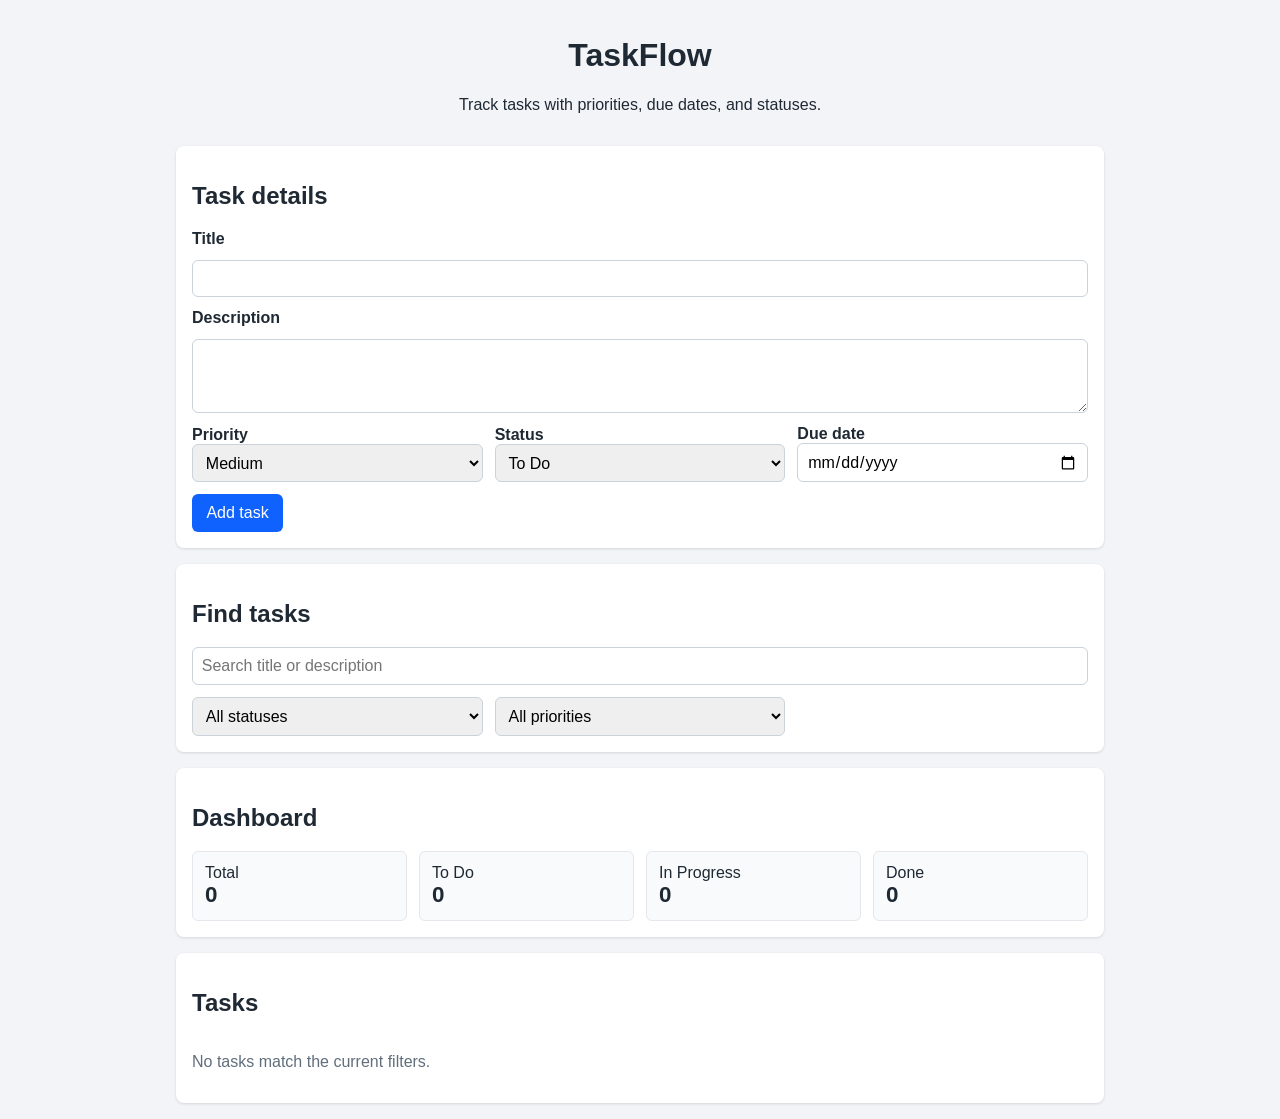
==== index.html @ 0146a2ce "feat: implement responsive TaskFlow app with local storage Co-authored-by: mhdihshas <180739793+mhdi" ====
<!DOCTYPE html>
<html lang="en">
  <head>
    <meta charset="UTF-8" />
    <meta name="viewport" content="width=device-width, initial-scale=1.0" />
    <title>TaskFlow</title>
    <link rel="stylesheet" href="styles.css" />
  </head>
  <body>
    <main class="app">
      <header class="app__header">
        <h1>TaskFlow</h1>
        <p>Track tasks with priorities, due dates, and statuses.</p>
      </header>

      <section class="panel" aria-label="Create or update task">
        <h2>Task details</h2>
        <form id="task-form" class="task-form">
          <input type="hidden" id="task-id" />

          <label for="task-title">Title</label>
          <input id="task-title" name="title" type="text" maxlength="120" required />

          <label for="task-description">Description</label>
          <textarea id="task-description" name="description" rows="3" maxlength="500"></textarea>

          <div class="task-form__grid">
            <div>
              <label for="task-priority">Priority</label>
              <select id="task-priority" name="priority" required>
                <option value="High">High</option>
                <option value="Medium" selected>Medium</option>
                <option value="Low">Low</option>
              </select>
            </div>
            <div>
              <label for="task-status">Status</label>
              <select id="task-status" name="status" required>
                <option value="To Do" selected>To Do</option>
                <option value="In Progress">In Progress</option>
                <option value="Done">Done</option>
              </select>
            </div>
            <div>
              <label for="task-due-date">Due date</label>
              <input id="task-due-date" name="dueDate" type="date" />
            </div>
          </div>

          <div class="actions">
            <button type="submit" id="submit-btn">Add task</button>
            <button type="button" id="cancel-btn" class="ghost" hidden>Cancel edit</button>
          </div>
        </form>
      </section>

      <section class="panel" aria-label="Search and filter tasks">
        <h2>Find tasks</h2>
        <div class="filters">
          <input id="search" type="search" placeholder="Search title or description" aria-label="Search tasks" />
          <select id="filter-status" aria-label="Filter by status">
            <option value="All">All statuses</option>
            <option value="To Do">To Do</option>
            <option value="In Progress">In Progress</option>
            <option value="Done">Done</option>
          </select>
          <select id="filter-priority" aria-label="Filter by priority">
            <option value="All">All priorities</option>
            <option value="High">High</option>
            <option value="Medium">Medium</option>
            <option value="Low">Low</option>
          </select>
        </div>
      </section>

      <section class="panel" aria-label="Task dashboard">
        <h2>Dashboard</h2>
        <div class="stats" id="stats"></div>
      </section>

      <section class="panel" aria-label="Task list">
        <h2>Tasks</h2>
        <ul id="task-list" class="task-list"></ul>
        <p id="empty-state" class="empty-state" hidden>No tasks match the current filters.</p>
      </section>
    </main>

    <script src="app.js"></script>
  </body>
</html>
---- styles.css ----
:root {
  color-scheme: light;
  font-family: Arial, sans-serif;
}

* {
  box-sizing: border-box;
}

body {
  margin: 0;
  background: #f2f4f8;
  color: #1f2933;
}

.app {
  max-width: 960px;
  margin: 0 auto;
  padding: 1rem;
  display: grid;
  gap: 1rem;
}

.app__header {
  text-align: center;
}

.panel {
  background: #fff;
  border-radius: 8px;
  padding: 1rem;
  box-shadow: 0 1px 3px rgba(0, 0, 0, 0.12);
}

.task-form,
.filters {
  display: grid;
  gap: 0.75rem;
}

.task-form label {
  font-weight: 600;
}

input,
textarea,
select,
button {
  font: inherit;
}

input,
textarea,
select {
  width: 100%;
  padding: 0.55rem;
  border: 1px solid #cbd2d9;
  border-radius: 6px;
}

.task-form__grid {
  display: grid;
  gap: 0.75rem;
}

.actions {
  display: flex;
  gap: 0.5rem;
}

button {
  border: 0;
  border-radius: 6px;
  padding: 0.6rem 0.9rem;
  background: #0f62fe;
  color: #fff;
  cursor: pointer;
}

button.ghost {
  background: #e4e7eb;
  color: #1f2933;
}

.stats {
  display: grid;
  grid-template-columns: repeat(auto-fit, minmax(130px, 1fr));
  gap: 0.75rem;
}

.stat-card {
  background: #f8fafc;
  border: 1px solid #e4e7eb;
  border-radius: 6px;
  padding: 0.75rem;
}

.stat-card strong {
  display: block;
  font-size: 1.4rem;
}

.task-list {
  list-style: none;
  padding: 0;
  margin: 0;
  display: grid;
  gap: 0.75rem;
}

.task {
  border: 1px solid #d9e2ec;
  border-left-width: 6px;
  border-radius: 6px;
  padding: 0.75rem;
  display: grid;
  gap: 0.5rem;
}

.task--high {
  border-left-color: #d64545;
}

.task--medium {
  border-left-color: #e67e22;
}

.task--low {
  border-left-color: #2d9d78;
}

.task__meta {
  display: flex;
  flex-wrap: wrap;
  gap: 0.35rem;
}

.badge {
  font-size: 0.8rem;
  padding: 0.2rem 0.5rem;
  border-radius: 999px;
  background: #d9e2ec;
}

.badge--done {
  background: #c6f7e2;
}

.task__actions {
  display: flex;
  gap: 0.5rem;
}

.task__actions button {
  background: #52606d;
}

.task__actions button.delete {
  background: #d64545;
}

.empty-state {
  margin-top: 1rem;
  color: #616e7c;
}

@media (min-width: 720px) {
  .task-form__grid,
  .filters {
    grid-template-columns: repeat(3, minmax(0, 1fr));
    align-items: end;
  }

  #search {
    grid-column: span 3;
  }
}
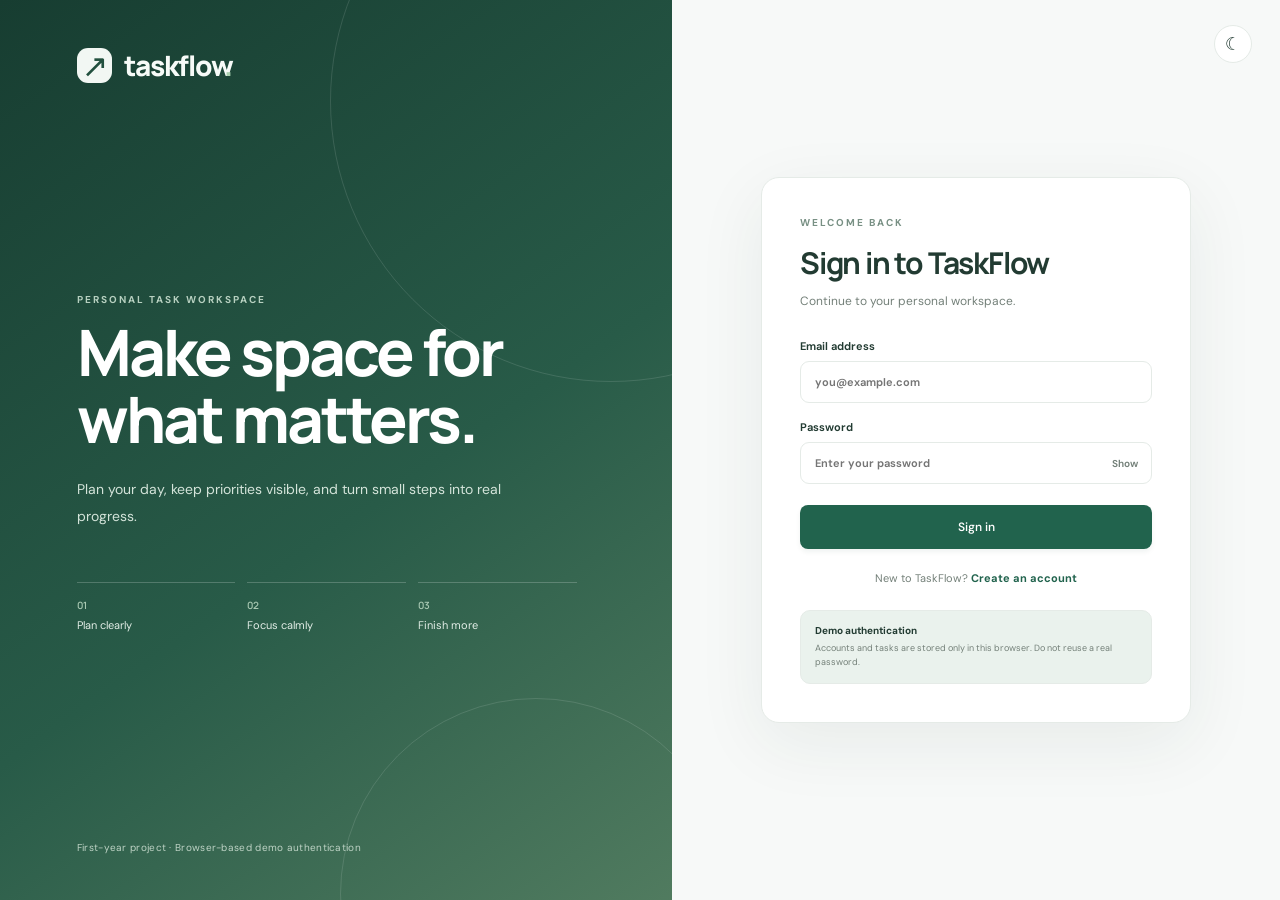
==== commit 6cc5af1a: "Initial project" ====
--- a/index.html
+++ b/index.html
@@ -1,90 +1,33 @@
-<!DOCTYPE html>
+<!doctype html>
 <html lang="en">
-  <head>
-    <meta charset="UTF-8" />
-    <meta name="viewport" content="width=device-width, initial-scale=1.0" />
-    <title>TaskFlow</title>
-    <link rel="stylesheet" href="styles.css" />
-  </head>
-  <body>
-    <main class="app">
-      <header class="app__header">
-        <h1>TaskFlow</h1>
-        <p>Track tasks with priorities, due dates, and statuses.</p>
-      </header>
-
-      <section class="panel" aria-label="Create or update task">
-        <h2>Task details</h2>
-        <form id="task-form" class="task-form">
-          <input type="hidden" id="task-id" />
-
-          <label for="task-title">Title</label>
-          <input id="task-title" name="title" type="text" maxlength="120" required />
-
-          <label for="task-description">Description</label>
-          <textarea id="task-description" name="description" rows="3" maxlength="500"></textarea>
-
-          <div class="task-form__grid">
-            <div>
-              <label for="task-priority">Priority</label>
-              <select id="task-priority" name="priority" required>
-                <option value="High">High</option>
-                <option value="Medium" selected>Medium</option>
-                <option value="Low">Low</option>
-              </select>
-            </div>
-            <div>
-              <label for="task-status">Status</label>
-              <select id="task-status" name="status" required>
-                <option value="To Do" selected>To Do</option>
-                <option value="In Progress">In Progress</option>
-                <option value="Done">Done</option>
-              </select>
-            </div>
-            <div>
-              <label for="task-due-date">Due date</label>
-              <input id="task-due-date" name="dueDate" type="date" />
-            </div>
-          </div>
-
-          <div class="actions">
-            <button type="submit" id="submit-btn">Add task</button>
-            <button type="button" id="cancel-btn" class="ghost" hidden>Cancel edit</button>
-          </div>
-        </form>
-      </section>
-
-      <section class="panel" aria-label="Search and filter tasks">
-        <h2>Find tasks</h2>
-        <div class="filters">
-          <input id="search" type="search" placeholder="Search title or description" aria-label="Search tasks" />
-          <select id="filter-status" aria-label="Filter by status">
-            <option value="All">All statuses</option>
-            <option value="To Do">To Do</option>
-            <option value="In Progress">In Progress</option>
-            <option value="Done">Done</option>
-          </select>
-          <select id="filter-priority" aria-label="Filter by priority">
-            <option value="All">All priorities</option>
-            <option value="High">High</option>
-            <option value="Medium">Medium</option>
-            <option value="Low">Low</option>
-          </select>
-        </div>
-      </section>
-
-      <section class="panel" aria-label="Task dashboard">
-        <h2>Dashboard</h2>
-        <div class="stats" id="stats"></div>
-      </section>
-
-      <section class="panel" aria-label="Task list">
-        <h2>Tasks</h2>
-        <ul id="task-list" class="task-list"></ul>
-        <p id="empty-state" class="empty-state" hidden>No tasks match the current filters.</p>
-      </section>
-    </main>
-
-    <script src="app.js"></script>
-  </body>
-</html>
+<head>
+<meta charset="UTF-8"><meta name="viewport" content="width=device-width,initial-scale=1"><meta name="theme-color" content="#184d3e">
+<meta name="description" content="Sign in to TaskFlow — a calmer space to plan, focus, and finish.">
+<title>Sign in — TaskFlow</title>
+<script>try{const t=localStorage.getItem('tf_theme');if(t==='dark'||(!t&&matchMedia('(prefers-color-scheme: dark)').matches))document.documentElement.classList.add('dark')}catch{}</script>
+<link rel="stylesheet" href="style.css"><script src="auth.js" defer></script>
+</head>
+<body class="auth-page">
+<main class="auth-layout">
+  <section class="auth-story" aria-label="TaskFlow introduction">
+    <a class="auth-brand" href="index.html"><span class="brand-mark">↗</span><span>taskflow<span class="brand-dot">.</span></span></a>
+    <div class="auth-copy"><span class="auth-kicker">PERSONAL TASK WORKSPACE</span><h1>Make space for<br>what matters.</h1><p>Plan your day, keep priorities visible, and turn small steps into real progress.</p>
+      <div class="auth-feature-grid"><div><strong>01</strong><span>Plan clearly</span></div><div><strong>02</strong><span>Focus calmly</span></div><div><strong>03</strong><span>Finish more</span></div></div>
+    </div>
+    <p class="auth-footnote">First-year project · Browser-based demo authentication</p>
+  </section>
+  <section class="auth-panel">
+    <button class="auth-theme" id="authTheme" type="button" aria-label="Switch appearance">☾</button>
+    <div class="auth-card"><span class="auth-kicker">WELCOME BACK</span><h2>Sign in to TaskFlow</h2><p class="auth-subtitle">Continue to your personal workspace.</p>
+      <div id="authMessage" class="auth-message" role="alert" hidden></div>
+      <form id="loginForm" class="auth-form" novalidate>
+        <label>Email address<input id="email" type="email" autocomplete="email" placeholder="you@example.com" required></label>
+        <label>Password<div class="password-field"><input id="password" type="password" autocomplete="current-password" placeholder="Enter your password" required><button type="button" data-password-toggle data-target="password" aria-pressed="false">Show</button></div></label>
+        <button class="button primary auth-submit" type="submit">Sign in</button>
+      </form>
+      <p class="auth-switch">New to TaskFlow? <a href="register.html">Create an account</a></p>
+      <div class="auth-demo-note"><strong>Demo authentication</strong><span>Accounts and tasks are stored only in this browser. Do not reuse a real password.</span></div>
+    </div>
+  </section>
+</main>
+</body></html>
--- a/style.css
+++ b/style.css
@@ -0,0 +1,52 @@
+@import url('https://fonts.googleapis.com/css2?family=DM+Sans:wght@400;450;500;550;600;650;700&family=Manrope:wght@400;500;600;650;700;750;800&display=swap');
+:root{--bg:#f7f9f8;--surface:#fff;--text:#223b32;--muted:#748079;--line:#e5ebe7;--accent:#21634d;--soft:#eaf2ed;--shadow:0 6px 24px #233e3005;--banner:#eaf2e9;--input:#fff;--danger:#b34e3e;color-scheme:light}
+*{box-sizing:border-box}body{margin:0;font:14px 'DM Sans',system-ui,sans-serif;background:var(--bg);color:var(--text)}button,input,select,textarea{font:inherit}button,a,input,select,textarea{-webkit-tap-highlight-color:transparent}button{cursor:pointer}button{color:inherit}button:disabled{opacity:.4;cursor:not-allowed}button,a,input,select,textarea{outline-offset:4px}button:focus-visible,a:focus-visible{outline:2px solid var(--accent)}button{transition:background .2s,transform .2s,box-shadow .2s}button:active:not(:disabled){transform:scale(.97)}a{color:inherit;text-decoration:none}svg{width:18px;height:18px;display:block;flex-shrink:0}h1,h2,h3,.brand{font-family:Manrope,system-ui,sans-serif}button svg{pointer-events:none}.sidebar{position:fixed;width:238px;inset:0 auto 0 0;padding:35px 20px 18px;background:var(--surface);border-right:1px solid var(--line);display:flex;flex-direction:column;z-index:5}.brand{font-size:29px;font-weight:800;letter-spacing:-1.3px;display:flex;align-items:center;padding:0 10px;gap:10px}.brand-mark{display:grid;place-items:center;width:35px;height:35px;border-radius:11px;background:#24644c;color:#fff;font-size:32px;font-weight:500;line-height:1}.brand-dot{color:#64a782;margin-left:-9px}.workspace{display:flex;align-items:center;gap:10px;margin:34px 0 31px;padding:12px 8px;border:1px solid var(--line);border-radius:9px;font-size:11px;font-weight:600;white-space:nowrap}.workspace small,.profile small{display:block;font-size:10px;color:var(--muted);margin-top:4px;font-weight:400}.workspace-icon{display:grid;place-items:center;background:#efeae1;width:30px;height:30px;border-radius:7px;color:#776b4e}.nav-label{font-size:10px;letter-spacing:1.6px;color:var(--muted);margin:0 12px 13px}.nav-item{display:flex;width:100%;border:0;background:none;text-align:left;align-items:center;gap:12px;padding:13px 13px;margin:3px 0;border-radius:8px;color:var(--muted);font-size:12px;font-weight:550}.nav-item.active{background:var(--soft);color:var(--accent)}.nav-item:hover{background:var(--soft)}.nav-count{margin-left:auto;background:var(--surface);min-width:22px;border-radius:5px;text-align:center;font-size:10px;padding:3px}.sidebar-bottom{margin-top:auto;padding-top:38px}.little-note{padding:18px;background:#f4f6ef;border:1px solid #e8ecdf;border-radius:10px;margin:0 5px 21px}.note-spark{font-size:32px;color:#557659}.little-note h3{font-size:17px;line-height:1.5;margin:9px 0}.little-note p{font-size:11px;color:#7b8777;line-height:1.8;margin:0}.profile{display:flex;align-items:center;gap:10px;border-top:1px solid var(--line);padding:20px 5px 0;margin-top:18px;font-size:12px}.avatar,.top-avatar{display:grid;place-items:center;border-radius:50%;width:34px;height:34px;background:#ece4d6;color:#72664f;font-size:10px;font-weight:700}.online-dot{display:inline-block;width:6px;height:6px;background:#68a184;border-radius:50%}.profile>.online-dot{margin-left:auto}.shell{margin-left:238px}.topbar{height:78px;background:var(--surface);border-bottom:1px solid var(--line);padding:0 42px;display:flex;align-items:center;justify-content:space-between}.breadcrumb{font-size:12px;color:var(--muted)}.breadcrumb span{margin:0 12px;color:#bdc6c0}.breadcrumb strong{color:var(--text);font-weight:500}.topbar-right{display:flex;align-items:center;gap:23px}.saved{display:flex;align-items:center;gap:7px;font-size:10px;color:var(--muted)}.saved i{width:5px;height:5px;background:#72a48b;border-radius:50%}main{max-width:1500px;margin:auto;padding:38px 42px 20px}.page-heading{display:flex;align-items:center;justify-content:space-between;gap:20px;margin-bottom:28px}.eyebrow{font-size:10px;font-weight:650;letter-spacing:1.8px;color:var(--muted)}h1{font-size:32px;letter-spacing:-1.2px;font-weight:750;margin:9px 0 8px}.page-heading p{font-size:12px;color:var(--muted);margin:0;line-height:1.7}.button{border:1px solid transparent;border-radius:8px;padding:11px 16px;font-size:12px;font-weight:550;display:inline-flex;align-items:center;justify-content:center;gap:9px;white-space:nowrap}.primary{background:var(--accent);color:white;box-shadow:0 3px 5px #15392e10}.primary:hover{background:#2e7b5f;box-shadow:0 5px 16px #21634d25;transform:translateY(-2px)}kbd{font:10px 'DM Sans',sans-serif;border:1px solid var(--line);padding:2px 5px;border-radius:4px;color:var(--muted)}.primary kbd{color:#d9ede3;border-color:#ffffff36;margin-left:8px}.overview{display:grid;grid-template-columns:repeat(4,1fr);gap:17px;margin-bottom:24px}.stat{background:var(--surface);border:1px solid var(--line);border-radius:11px;padding:18px 21px;position:relative;box-shadow:var(--shadow);animation:rise .55s both}.stat:nth-child(2){animation-delay:.06s}.stat:nth-child(3){animation-delay:.12s}.stat:nth-child(4){animation-delay:.18s}.stat-label{display:block;font-size:11px;color:var(--muted);margin:1px 0 10px}.stat strong{font-family:Manrope,sans-serif;font-size:29px;display:block;line-height:1.3;font-weight:750;letter-spacing:-1px}.stat small{display:block;font-size:10px;color:var(--muted);margin-top:8px}.stat-icon{position:absolute;right:18px;top:18px;padding:8px;border-radius:9px}.green{color:#538267;background:#edf4ee}.blue{color:#7493ad;background:#edf3f9}.orange{color:#bd8a65;background:#faf1e8}.stat-icon svg{width:16px;height:16px}.focus-banner{position:relative;display:flex;align-items:center;background:var(--banner);border:1px solid #dfe9dc;border-radius:12px;padding:26px 30px;overflow:hidden;margin-bottom:32px;min-height:213px;animation:rise .65s .15s both}.focus-copy{z-index:1;min-width:280px}.focus-copy .eyebrow{font-size:9px;color:#71866c}.focus-copy h2{font-size:25px;line-height:1.38;letter-spacing:-.7px;font-weight:650;margin:9px 0}.focus-copy p{font-size:10px;color:#7b8e79;margin:8px 0 14px}.text-button{border:0;background:none;padding:0;font-size:11px;font-weight:650;display:flex;gap:18px}.text-button:hover{gap:25px}.banner-art{position:absolute;left:40%;top:0;width:32%;height:100%;pointer-events:none}.orbit{position:absolute;border:1px solid #cbdcc98c;border-radius:50%;width:195px;height:195px;top:15px;left:15px}.orbit-two{width:265px;height:265px;top:-20px;left:-20px}.art-star{position:absolute;font-size:110px;line-height:1;color:#b8ccad;top:4px;right:17px;transform:rotate(15deg)}.floating-note{position:absolute;top:93px;left:0;background:#ffffffeb;border:1px solid #e7ece2;box-shadow:0 12px 24px #4056370e;width:232px;border-radius:10px;padding:17px;display:flex;align-items:center;gap:11px;transform:rotate(-7deg);animation:float 6s ease-in-out infinite;font-size:12px;font-weight:650;color:#405b46}.floating-note small{font-size:9px;font-weight:400;color:#899184;display:block;margin-top:5px}.note-check{display:grid;place-items:center;width:30px;height:30px;border-radius:50%;background:#edf4e6;color:#6c9564}.mini-bars{display:flex;gap:3px;align-items:flex-end;margin-left:auto;height:22px}.mini-bars i{width:4px;height:11px;background:#b6cbaa;border-radius:2px}.mini-bars i:nth-child(2){height:16px}.mini-bars i:nth-child(3){height:13px}.mini-bars i:nth-child(4){height:22px}.art-dot{position:absolute;width:10px;height:10px;background:#a6bc9b;border-radius:50%;bottom:25px;left:5px}.progress-summary{margin-left:auto;width:210px;z-index:1;text-align:center}.progress-ring{--progress:0%;width:86px;height:86px;border-radius:50%;background:conic-gradient(#608758 var(--progress),#d9e4d4 0);display:grid;place-items:center;margin:0 auto 13px;position:relative;transition:--progress .6s}.progress-ring:before{content:'';position:absolute;inset:6px;border-radius:50%;background:var(--banner)}.progress-ring span{position:relative;font:650 22px Manrope,sans-serif;color:#45623f}.progress-summary strong{font-size:11px;color:#4d6846}.progress-summary p{font-size:10px;color:#7b8e79;margin:6px 0 0}.section-heading{display:flex;justify-content:space-between;align-items:center;margin-bottom:19px}.heading-inline{display:flex;gap:10px;align-items:center}.heading-inline h2{font-size:18px;margin:0;font-weight:700;letter-spacing:-.5px}.count-pill{font-size:10px;padding:4px 7px;border-radius:5px;background:#e9eeea;color:#79887d}.view-switch{display:flex;background:#edf0ed;border-radius:7px;padding:3px;gap:2px}.view-switch button{display:flex;align-items:center;gap:7px;background:none;border:0;border-radius:5px;padding:7px 12px;font-size:10px;color:var(--muted)}.view-switch svg{width:14px;height:14px}.view-switch .selected{background:var(--surface);box-shadow:0 1px 4px #0000000c;color:var(--text)}.toolbar{display:flex;gap:12px;justify-content:space-between;margin-bottom:23px}.search{width:300px;display:flex;align-items:center;gap:9px;background:var(--surface);border:1px solid var(--line);border-radius:7px;padding:0 12px;color:#8e9a93}.search svg{width:15px}.search input{width:100%;min-width:0;border:0;background:none;color:var(--text);padding:11px 0;outline:0;font-size:11px}.search:focus-within{outline:2px solid #8cad9a}.search kbd{font-size:10px}.filters{display:flex;gap:9px;align-items:center}.filters select{background:var(--surface);border:1px solid var(--line);border-radius:7px;padding:10px;color:var(--muted);font-size:10px;max-width:160px}.icon-button{border:1px solid var(--line);background:var(--surface);padding:9px;border-radius:7px;color:var(--muted)}.icon-button svg{width:16px;height:16px}.icon-button:hover{color:var(--accent);background:var(--soft)}.danger:hover{color:var(--danger);background:#fbefeb}.board{display:grid;grid-template-columns:repeat(3,minmax(0,1fr));gap:18px}.column{min-width:0;background:#eef2ef99;border-radius:10px;padding:12px;align-self:start}.column-header{display:flex;align-items:center;gap:8px;padding:1px 0 12px;font-size:11px;font-weight:600}.status-dot{width:7px;height:7px;border-radius:50%;background:#9ca9a0}.InProgress .status-dot{background:#cda366}.Done .status-dot{background:#6fa281}.column-count{font-size:10px;color:#8b998e;margin-left:2px}.column-add{background:none;border:0;margin-left:auto;color:#8b998e;padding:3px}.column-add svg{width:15px;height:15px}.cards{display:flex;flex-direction:column;gap:11px}.task-card{background:var(--surface);border:1px solid var(--line);border-radius:9px;padding:16px;box-shadow:0 2px 3px #24372a03;animation:rise .36s both;transition:box-shadow .2s,transform .2s,border-color .2s;position:relative;min-width:0}.task-card:hover{transform:translateY(-3px);box-shadow:0 7px 16px #233e300a;border-color:#c3d7c9}.task-top{display:flex;align-items:center;justify-content:space-between}.priority{font-size:9px;padding:4px 7px;border-radius:4px;font-weight:550;display:inline-flex;gap:5px;align-items:center}.priority:before{content:'';width:4px;height:4px;border-radius:50%;background:currentColor}.priority.High{color:#b1705e;background:#fbefea}.priority.Medium{color:#a38948;background:#f8f3e5}.priority.Low{color:#728f71;background:#edf4eb}.card-actions{display:flex;gap:2px}.card-actions button{background:none;border:0;color:#a1aba4;border-radius:4px;padding:4px}.card-actions button:hover{background:var(--soft);color:var(--accent)}.card-actions button:last-child:hover{color:var(--danger)}.card-actions svg{width:13px;height:13px}.task-card h3{font-size:12px;line-height:1.6;font-weight:750;margin:13px 0 6px;overflow-wrap:anywhere}.task-card p{font-size:10px;color:var(--muted);line-height:1.8;margin:0 0 16px;white-space:pre-wrap;overflow-wrap:anywhere}.card-footer{border-top:1px solid var(--line);padding-top:12px;display:flex;align-items:center;justify-content:space-between;gap:8px}.due{display:flex;gap:5px;align-items:center;font-size:9px;color:var(--muted)}.due svg{width:12px;height:12px}.due.overdue{color:#b86551}.complete-button{border:1px solid #d9e3dc;border-radius:50%;width:21px;height:21px;display:grid;place-items:center;color:transparent;background:var(--surface);padding:3px}.complete-button:hover{color:#86a58d;background:var(--soft)}.complete-button svg{width:13px;height:13px}.Done .complete-button{color:white;background:#82a68c;border-color:#82a68c}.Done .task-card h3{text-decoration:line-through;text-decoration-color:#9db4a3;color:var(--muted)}.add-in-column{border:1px dashed #d4ded6;background:none;border-radius:7px;width:100%;padding:11px;font-size:10px;color:#89998b;display:flex;align-items:center;justify-content:center;gap:7px;margin-top:11px}.add-in-column svg{width:12px;height:12px}.add-in-column:hover{background:var(--surface);color:var(--accent)}.empty-column{text-align:center;padding:35px 14px;font-size:11px;color:var(--muted);line-height:1.8}.empty-column span{display:block;font-size:25px;color:#aabdae;margin-bottom:8px}.workspace-footer{margin-top:20px;display:flex;justify-content:space-between;gap:10px;font-size:10px;color:#8a968d}.workspace-footer .online-dot{margin-right:6px}.workspace-footer button{font-size:10px;background:none;border:0;color:var(--accent)}.workspace-footer button:hover{text-decoration:underline}.page-footer{max-width:1500px;margin:10px auto 0;padding:20px 42px 25px;display:flex;justify-content:space-between;font-size:9px;color:#9ba69e}.list-view{display:flex;flex-direction:column}.list-view .column{background:none;padding:0}.list-view .cards{gap:8px}.list-view .task-card{display:grid;grid-template-columns:125px 1fr 170px;align-items:center;gap:15px;padding:14px 18px}.list-view .task-top{flex-wrap:wrap;gap:8px}.list-view .task-card h3{margin:0}.list-view .task-card p{grid-column:2;grid-row:2;margin:0}.list-view .card-footer{grid-column:3;grid-row:1 / 3;border:0;padding:0}.list-view .add-in-column{margin-bottom:15px}.list-view .column-header{padding:14px 3px}.list-view .empty-column{padding:10px}.list-view .empty-column span{display:none}dialog{border:1px solid var(--line);border-radius:16px;padding:0;background:var(--surface);color:var(--text);width:520px;max-width:calc(100% - 32px);box-shadow:0 30px 90px #152a3340;max-height:90dvh;overflow-y:auto}dialog::backdrop{background:#142b2666;backdrop-filter:blur(5px)}dialog[open]{animation:modal-in .25s ease-out}#taskForm{padding:28px}.dialog-heading{display:flex;align-items:center;justify-content:space-between;margin-bottom:23px}.dialog-heading h2{font-size:23px;letter-spacing:-.7px;margin:9px 0 0}.dialog-heading .eyebrow{font-size:8px}.field{display:block;font-size:11px;font-weight:550;margin-top:18px}.required{color:#a65d4d}.field input,.field select,.field textarea{display:block;width:100%;margin-top:8px;padding:12px;border:1px solid var(--line);border-radius:7px;background:var(--input);color:var(--text);font-size:12px}.field textarea{resize:vertical;min-height:85px}.field input:focus,.field textarea:focus,.field select:focus{outline:2px solid #abcbb7;outline-offset:1px}.form-grid{display:grid;grid-template-columns:1fr 1fr;gap:16px}.dialog-footer{display:flex;justify-content:flex-end;align-items:center;gap:8px;border-top:1px solid var(--line);margin-top:26px;padding-top:20px}.dialog-footer>span{margin-right:auto;color:var(--muted);font-size:10px}.secondary{background:var(--surface);border-color:var(--line)}.secondary:hover{background:var(--soft)}.destructive{background:#b34e3e;color:white}.confirm-body{padding:30px}.confirm-body .stat-icon{position:static;display:inline-flex}.confirm-body h2{font-size:23px}.confirm-body p{line-height:1.8;color:var(--muted);font-size:13px}.confirm-actions{display:flex;gap:10px;justify-content:flex-end;margin-top:23px}.toast{position:fixed;bottom:25px;left:calc(50% + 119px);transform:translate(-50%,20px);padding:14px 19px;border-radius:10px;background:#234c3b;color:white;box-shadow:0 8px 30px #0002;display:flex;align-items:center;gap:25px;z-index:30;opacity:0;pointer-events:none;transition:transform .25s,opacity .25s;font-size:12px;max-width:90vw}.toast.visible{opacity:1;transform:translate(-50%,0);pointer-events:auto}.toast button{border:0;background:none;color:#c7e8d5;font-weight:650;text-decoration:underline}.skip{position:fixed;top:-100px;left:10px;z-index:50;background:var(--surface);padding:10px}.skip:focus{top:10px}.confetti{position:fixed;width:7px;height:10px;top:45%;left:50%;z-index:40;pointer-events:none;animation:confetti .85s ease-out forwards;background:var(--color)}.spotlight{animation:highlight 1.6s ease-out}.storage-error{color:#b86551!important}html.dark{--bg:#17231e;--surface:#1f2d25;--text:#e2ebe5;--muted:#a0afa4;--line:#34463a;--accent:#4d9a73;--soft:#2c4535;--banner:#293f2d;--input:#19261f;color-scheme:dark}.dark .little-note{background:#293c2c;border-color:#3c5040}.dark .little-note p{color:#a2b19b}.dark .focus-banner{border-color:#3e5340}.dark .focus-copy h2{color:#e0eadc}.dark .focus-copy p,.dark .focus-copy .eyebrow,.dark .progress-summary p{color:#a9baa2}.dark .progress-summary strong,.dark .progress-ring span{color:#c4d5bc}.dark .column{background:#203027}.dark .view-switch{background:#293a2d}.dark .count-pill{background:#344b3a;color:#c2d1c4}.dark .stat-icon{opacity:.8}.dark .priority{filter:brightness(.85)}
+@keyframes rise{from{opacity:0;transform:translateY(12px)}to{opacity:1;transform:translateY(0)}}@keyframes float{0%,100%{transform:translateY(0) rotate(-7deg)}50%{transform:translateY(-8px) rotate(-5deg)}}@keyframes modal-in{from{opacity:0;transform:translateY(15px) scale(.97)}to{opacity:1;transform:none}}@keyframes confetti{to{transform:translate(var(--x),var(--y)) rotate(var(--r));opacity:0}}@keyframes highlight{0%,40%{box-shadow:0 0 0 4px #81b28c88}100%{box-shadow:none}}
+@media(min-width:1600px){main{padding-top:48px}.focus-banner{min-height:245px}.task-card{padding:20px}.task-card h3{font-size:14px}.task-card p{font-size:12px}.stat{padding:23px}}
+@media(max-width:1150px){.sidebar{width:205px;padding:30px 14px 18px}.shell{margin-left:205px}main{padding:30px 26px 20px}.topbar{padding:0 26px}.stat{padding:17px 14px}.stat-icon{right:12px}.stat small{font-size:9px}.banner-art{left:42%;transform:scale(.85)}.progress-summary{width:150px}.focus-copy{min-width:240px}.board{gap:12px}.column{padding:9px}.task-card{padding:12px}.toast{left:calc(50% + 102px)}}
+@media(max-width:960px){.sidebar{width:180px;padding:25px 10px 15px}.shell{margin-left:180px}.brand{font-size:25px}.workspace{font-size:10px}.workspace small{display:none}.workspace-icon{width:25px}.little-note{padding:13px}.overview{gap:10px}.stat-icon{display:none}.banner-art{display:none}.focus-copy h2{font-size:24px}h1{font-size:28px}.page-heading p{max-width:330px}.toolbar{flex-wrap:wrap}.search{flex:1;min-width:200px}.filters{flex:1}.filters select{flex:1;max-width:none}.board{grid-template-columns:1fr}.cards{display:grid;grid-template-columns:repeat(2,minmax(0,1fr))}.empty-column{grid-column:1/-1;padding:14px}.empty-column span{display:none}.toast{left:calc(50% + 90px)}.page-footer{padding-inline:26px}}
+@media(max-width:650px){.sidebar{position:static;width:auto;padding:18px 18px 0;border:0;background:var(--surface)}.brand{font-size:25px;padding:0}.brand-mark{width:30px;height:30px;font-size:28px}.workspace,.nav-label,.sidebar-bottom{display:none}.sidebar nav{display:flex;gap:3px;overflow-x:auto;margin-top:18px;padding-bottom:9px}.nav-item{font-size:10px;padding:9px;white-space:nowrap;gap:6px;width:auto;flex:1;justify-content:center}.nav-item svg{width:14px;height:14px}.nav-count{display:none}.shell{margin:0}.topbar{height:46px;padding:0 20px}.breadcrumb{font-size:10px}.top-avatar{display:none}.saved{font-size:9px}.topbar-right{gap:0}main{padding:25px 18px 15px}.page-heading{align-items:flex-start;gap:12px;margin-bottom:22px}.page-heading .eyebrow{font-size:8px;letter-spacing:1px}h1{font-size:24px;line-height:1.35;letter-spacing:-.9px;max-width:210px}.page-heading p{font-size:10px;max-width:235px}.page-heading .button{font-size:10px;padding:10px;margin-top:23px}.primary kbd{display:none}.page-heading .button svg{width:14px;height:14px}.overview{grid-template-columns:repeat(2,1fr);gap:10px;margin-bottom:18px}.stat{padding:15px}.stat-icon{display:block;top:12px;right:12px;padding:6px}.stat strong{font-size:26px}.stat-label{font-size:10px;margin-bottom:8px}.stat small{font-size:9px}.focus-banner{padding:23px 19px;min-height:190px;margin-bottom:25px}.focus-copy{min-width:0;max-width:65%}.focus-copy h2{font-size:20px}.focus-copy p{font-size:9px;max-width:195px}.focus-copy .eyebrow{font-size:7px;letter-spacing:1px}.text-button{font-size:10px;gap:9px}.progress-summary{width:100px}.progress-ring{width:66px;height:66px}.progress-ring span{font-size:18px}.progress-summary strong{font-size:9px;display:block;line-height:1.6}.progress-summary p{font-size:8px;line-height:1.5}.heading-inline h2{font-size:17px}.view-switch button{padding:7px 9px}.toolbar{gap:10px;margin-bottom:17px}.search{flex-basis:100%}.filters{width:100%}.filters select{padding:10px 8px}.board{gap:16px}.cards{display:flex}.column{padding:12px}.task-card{padding:17px}.task-card h3{font-size:13px}.task-card p{font-size:11px}.column-header{font-size:12px}.due,.priority{font-size:10px}.card-actions svg{width:15px;height:15px}.card-actions button{padding:6px}.complete-button{width:27px;height:27px}.workspace-footer{font-size:8px;align-items:center;line-height:1.5}.workspace-footer button{font-size:9px}.page-footer{font-size:8px;padding:14px 18px;gap:15px}.toast{left:50%;width:max-content;max-width:90vw;font-size:11px;bottom:18px}.list-view .task-card{display:flex;flex-direction:column;align-items:stretch;gap:7px}.list-view .card-footer{border-top:1px solid var(--line);padding-top:10px;margin-top:4px}#taskForm{padding:22px}.dialog-footer>span{display:none}.dialog-footer .button{flex:1}.form-grid{gap:12px}.confirm-actions .button{font-size:11px;padding:10px}.empty-column{padding:24px}}
+@media(prefers-reduced-motion:reduce){*,*:before,*:after{animation:none!important;transition:none!important;scroll-behavior:auto!important}} 
+.mobile-control{display:none}@media(max-width:650px){.mobile-control{display:block;border:0;padding:6px;margin-left:6px}.mobile-logout{display:inline-flex;border:1px solid var(--line);padding:6px 8px}.topbar-right{gap:0}.saved{font-size:8px}.list-view .task-content p{margin-top:4px}}.list-view .task-content p{margin-bottom:0}
+@media(max-width:400px){.sidebar nav{gap:1px}.nav-item{padding:9px 6px;font-size:9px;gap:4px}.nav-item svg{width:12px;height:12px}}
+.list-view .column{align-self:stretch}.list-view .card-footer{grid-row:1}.list-view .task-content{min-width:0}
+
+/* Light / dark appearance polish */
+html{color-scheme:light}
+body,.sidebar,.topbar,.stat,.task-card,.column,.focus-banner,dialog,.field input,.field select,.field textarea,.search,.filters select,.icon-button,.view-switch .selected{transition:background-color .22s ease,border-color .22s ease,color .22s ease,box-shadow .22s ease}
+.dark .workspace-icon,.dark .avatar,.dark .top-avatar{background:#314439;color:#d8e5dc}
+.dark .floating-note{background:#233329eb;border-color:#3a4d40;color:#dce8df;box-shadow:0 12px 24px #0002}
+.dark .floating-note small{color:#9eaea3}
+.dark .orbit{border-color:#4b624f8c}
+.dark .art-star{color:#506c4d}
+.dark .art-dot,.dark .mini-bars i{background:#6f8f6b}
+.dark .complete-button{border-color:#435b49}
+.dark .add-in-column{border-color:#405447;color:#a6b7aa}
+.dark .danger:hover{background:#3a2926}
+.dark .search:focus-within{outline-color:#5b9574}
+.dark dialog::backdrop{background:#08110dcc}
+.dark .primary{box-shadow:0 3px 8px #0002}
+.dark .primary:hover{background:#4a966f}
+
+
+/* Authentication screens */
+.auth-page{min-height:100vh;background:var(--bg)}
+.auth-layout{min-height:100vh;display:grid;grid-template-columns:minmax(0,1.05fr) minmax(420px,.95fr);max-width:none;margin:0;padding:0}
+.auth-story{position:relative;overflow:hidden;background:linear-gradient(145deg,#173d31 0%,#285b48 56%,#7a9c77 145%);color:#f7fbf8;padding:46px clamp(34px,6vw,90px);display:flex;flex-direction:column;justify-content:space-between;min-height:100vh}
+.auth-story:before,.auth-story:after{content:'';position:absolute;border:1px solid #ffffff1f;border-radius:50%;pointer-events:none}.auth-story:before{width:560px;height:560px;right:-220px;top:-180px}.auth-story:after{width:390px;height:390px;right:-60px;bottom:-190px}
+.auth-brand{position:relative;z-index:1;display:flex;align-items:center;gap:12px;font:800 28px Manrope,system-ui,sans-serif;letter-spacing:-1px;width:max-content}.auth-brand .brand-mark{background:#f2f7f3;color:#22503e}.auth-brand .brand-dot{color:#a9d0af}
+.auth-copy{position:relative;z-index:1;max-width:590px;margin:90px 0}.auth-kicker{display:block;font-size:10px;font-weight:700;letter-spacing:2px;color:#789084;margin-bottom:13px}.auth-story .auth-kicker{color:#b7d0c0}.auth-copy h1{font-size:clamp(42px,5vw,72px);line-height:1.04;letter-spacing:-3px;margin:0 0 24px;color:white}.auth-copy>p{max-width:480px;font-size:14px;line-height:1.9;color:#d4e4da;margin:0}
+.auth-feature-grid{display:grid;grid-template-columns:repeat(3,1fr);gap:12px;margin-top:52px;max-width:500px}.auth-feature-grid div{border-top:1px solid #ffffff34;padding-top:15px;display:grid;gap:6px}.auth-feature-grid strong{font:600 10px Manrope,sans-serif;color:#a9c9b3}.auth-feature-grid span{font-size:11px;color:#e3eee7}.auth-footnote{position:relative;z-index:1;margin:0;font-size:10px;color:#bfd4c6;letter-spacing:.3px}
+.auth-panel{position:relative;display:grid;place-items:center;padding:52px 40px;background:var(--bg)}.auth-card{width:min(100%,430px);background:var(--surface);border:1px solid var(--line);border-radius:18px;padding:38px;box-shadow:0 20px 70px #1e3f3012}.auth-card h2{font-size:30px;letter-spacing:-1.2px;margin:0 0 8px}.auth-subtitle{margin:0 0 27px;color:var(--muted);font-size:12px;line-height:1.7}
+.auth-form{display:grid;gap:17px}.auth-form>label{display:grid;gap:8px;font-size:11px;font-weight:650;color:var(--text)}.auth-form input{width:100%;background:var(--input);border:1px solid var(--line);border-radius:9px;padding:13px 14px;color:var(--text);outline:0}.auth-form input:focus{border-color:#7da18f;box-shadow:0 0 0 3px #76a0891c}.password-field{position:relative}.password-field input{padding-right:64px}.password-field button{position:absolute;right:8px;top:50%;transform:translateY(-50%);border:0;background:transparent;padding:6px;color:var(--muted);font-size:10px}.password-field button:active{transform:translateY(-50%)}
+.auth-submit{width:100%;margin-top:4px;padding:13px}.auth-switch{text-align:center;color:var(--muted);font-size:11px;margin:22px 0 0}.auth-switch a{color:var(--accent);font-weight:700}.auth-switch a:hover{text-decoration:underline}.auth-demo-note{margin-top:25px;padding:13px 14px;border:1px solid var(--line);border-radius:10px;background:var(--soft);display:grid;gap:4px}.auth-demo-note strong{font-size:10px}.auth-demo-note span{font-size:9px;color:var(--muted);line-height:1.6}.auth-message{padding:10px 12px;border-radius:8px;margin-bottom:16px;font-size:10px;line-height:1.6}.auth-message.error{background:#f9ece8;color:#a04b3d;border:1px solid #efd6ce}.auth-message.success{background:#eaf4ed;color:#2f6a4f;border:1px solid #d7e8dc}
+.auth-theme{position:absolute;right:28px;top:25px;width:38px;height:38px;border-radius:50%;border:1px solid var(--line);background:var(--surface);color:var(--text);font-size:18px}.profile-logout{margin-left:auto;display:inline-flex;align-items:center;justify-content:center;gap:6px;min-height:32px;padding:7px 10px;border:1px solid var(--line);border-radius:8px;background:var(--surface);color:var(--muted);font-size:10px;font-weight:700;white-space:nowrap}.profile-logout span{font-size:14px;line-height:1}.profile-logout:hover{background:var(--soft);color:var(--accent);border-color:#b8cbc0}.mobile-logout{align-items:center;justify-content:center;gap:5px;margin-left:6px;padding:6px 9px;border:1px solid var(--line);border-radius:7px;background:var(--surface);color:var(--muted);font-size:9px;font-weight:700;white-space:nowrap}.mobile-logout span{font-size:12px;line-height:1}.mobile-logout:hover{background:var(--soft);color:var(--accent)}
+.dark .auth-card{box-shadow:0 20px 70px #0003}.dark .auth-story{background:linear-gradient(145deg,#102119 0%,#1c382b 58%,#355b45 145%)}.dark .auth-message.error{background:#392824;color:#efb7aa;border-color:#57362f}.dark .auth-demo-note{background:#22342a}
+@media(max-width:900px){.auth-layout{grid-template-columns:1fr}.auth-story{min-height:auto;padding:28px 26px 34px}.auth-copy{margin:55px 0 28px}.auth-copy h1{font-size:44px}.auth-copy>p{font-size:12px}.auth-feature-grid{margin-top:30px}.auth-footnote{display:none}.auth-panel{padding:35px 18px 50px}.auth-theme{top:16px;right:18px}.auth-card{margin-top:20px;padding:30px}}
+@media(max-width:520px){.auth-story{padding:23px 20px 28px}.auth-brand{font-size:24px}.auth-copy{margin:40px 0 20px}.auth-copy h1{font-size:36px;letter-spacing:-2px}.auth-feature-grid{gap:8px}.auth-feature-grid span{font-size:9px}.auth-card{padding:24px;border-radius:14px}.auth-card h2{font-size:25px}.auth-panel{padding-inline:15px}.auth-theme{width:34px;height:34px}}
+
+.profile>div{min-width:0}.profile #profileName,.profile #profileEmail{display:block;max-width:120px;overflow:hidden;text-overflow:ellipsis;white-space:nowrap}
+
+
+/* Header logout placement */
+.header-logout{display:inline-flex;align-items:center;justify-content:center;gap:6px;min-height:34px;padding:7px 12px;border:1px solid var(--line);border-radius:8px;background:var(--surface);color:var(--muted);font-size:10px;font-weight:700;white-space:nowrap}.header-logout span{font-size:14px;line-height:1}.header-logout:hover{background:var(--soft);color:var(--accent);border-color:#b8cbc0}.desktop-logout{display:inline-flex}@media(max-width:650px){.desktop-logout{display:none}.mobile-logout{display:inline-flex}}
